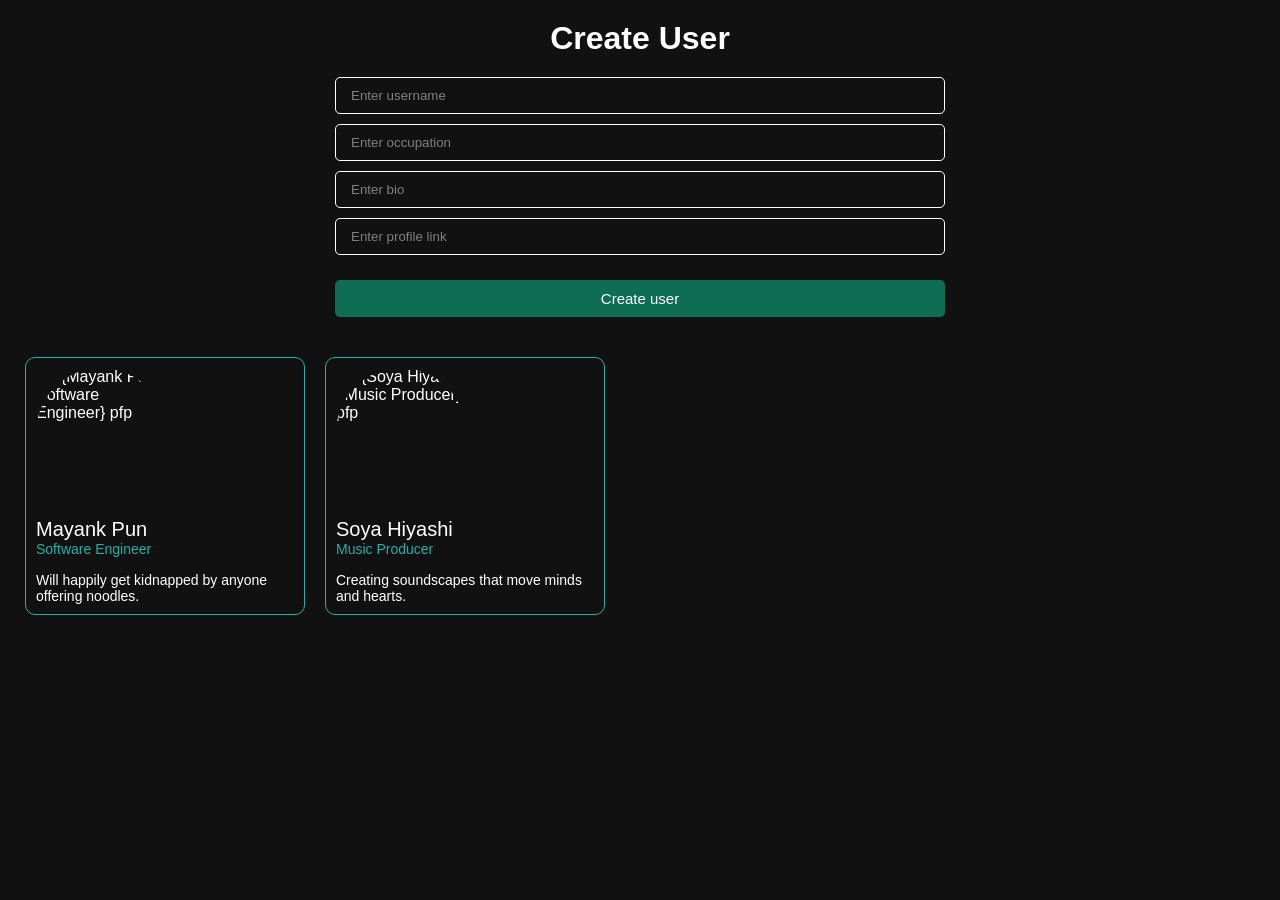
==== Frontend/Assignment 10/index.html @ 9660c827 "feat: add Assignment 10 - Profile Creator and update README" ====
<!DOCTYPE html>
<html lang="en">
  <head>
    <meta charset="UTF-8" />
    <meta name="viewport" content="width=device-width, initial-scale=1.0" />
    <title>Profile Creator</title>
    <link rel="shortcut icon" href="./images/logo.ico" type="image/x-icon" />
    <link rel="stylesheet" href="style.css" />
  </head>
  <body>
    <main>
      <h1>Create User</h1>
      <form>
        <input
          type="text"
          name="username"
          id="username"
          placeholder="Enter username"
        />
        <input
          type="text"
          name="occupation"
          id="occupation"
          placeholder="Enter occupation"
        />
        <input type="text" name="bio" id="bio" placeholder="Enter bio" />
        <input
          type="text"
          name="pfp"
          id="pfp"
          placeholder="Enter profile link"
        />
        <input type="submit" id="btn" value="Create user" />
      </form>
      <div class="container">
        <div class="card">
          <img
            src="https://imgs.search.brave.com/yjP_Vn67TtCCIY7250i45PECJjYh1WYI8zOhj9blGmA/rs:fit:860:0:0:0/g:ce/aHR0cHM6Ly9tZWRp/YTIuZ2lwaHkuY29t/L21lZGlhL3YxLlky/bGtQVGM1TUdJM05q/RXhNV3hvYjJNM1lu/SmtZMng2T1dWNWVt/WnlaVFp0TTJnMk1q/RnBPV2syY0RKaE1q/RnJiMk5pWVNabGNE/MTJNVjluYVdaelgz/TmxZWEpqYUNaamRE/MW4vYkdnc2M1bVdv/cnlmZ0tCeDF1L2dp/cGh5LmdpZg.gif"
            alt="${Mayank Pun| Software Engineer} pfp"
          />
          <div id="card-bottom">
            <p>Mayank Pun</p>
            <p>Software Engineer</p>
            <p>Will happily get kidnapped by anyone offering noodles.</p>
          </div>
        </div>
        <div class="card">
          <img
            src="https://images.unsplash.com/photo-1621619054919-167f2fcf135c?ixlib=rb-4.1.0&ixid=M3wxMjA3fDB8MHxwaG90by1wYWdlfHx8fGVufDB8fHx8fA%3D%3D&auto=format&fit=crop&q=80&w=866"
            alt="${Soya Hiyashi | Music Producer} pfp"
          />
          <div id="card-bottom">
            <p>Soya Hiyashi</p>
            <p>Music Producer</p>
            <p>Creating soundscapes that move minds and hearts.</p>
          </div>
        </div>
      </div>
    </main>

    <script type="module" src="script.js"></script>
  </body>
</html>
---- Frontend/Assignment 10/style.css ----
* {
  margin: 0;
  padding: 0;
  box-sizing: border-box;
  font-family: helvetica;
}

html,
body {
  height: 100%;
  width: 100%;
}

main {
  height: 100%;
  width: 100%;
  background-color: #111;
  color: white;
  padding: 20px 10px;
}
main h1 {
  text-align: center;
}
main form {
  display: flex;
  flex-direction: column;
  justify-content: center;
  align-items: center;
  padding: 20px;
  gap: 10px;
}
main form input {
  background-color: transparent;
  padding: 10px 15px;
  color: white;
  width: 50%;
  outline: none;
  border-radius: 5px;
  border: 0.1px solid white;
  /* Prevent color flicker when autofill or suggestions appear */
}
main form input::-moz-placeholder {
  color: grey;
}
main form input::placeholder {
  color: grey;
}
main form input:focus {
  border-color: #00b894;
}
main form input:-webkit-autofill,
main form input input:-webkit-autofill:hover, main form input:-webkit-autofill:focus {
  -webkit-box-shadow: 0 0 0 1000px transparent inset !important;
  -webkit-text-fill-color: #fff !important;
  -webkit-transition: background-color 5000s ease-in-out 0s;
  transition: background-color 5000s ease-in-out 0s;
}
main form input[type=submit] {
  margin-top: 15px;
}
main form #btn {
  padding: 10px 22px;
  outline: none;
  border: none;
  border-radius: 5px;
  background-color: rgb(14, 110, 83);
  color: white;
  font-size: 15px;
  cursor: pointer;
  will-change: scale;
  transition: 0.3s ease;
}
main form #btn:hover {
  background-color: rgb(14, 68, 53);
}
main form #btn:active {
  scale: 0.9;
}
main .container {
  height: 50vh;
  display: flex;
  gap: 20px;
  flex-wrap: wrap;
  padding: 20px 15px;
  overflow-y: auto;
}
main .container::-webkit-scrollbar {
  background-color: transparent;
  scrollbar-width: thin;
}
main .container::-webkit-scrollbar-button {
  background-color: red;
  display: none;
}
main .container::-webkit-scrollbar-thumb {
  background-color: gray;
  border-radius: 20px;
}
main .container::-webkit-scrollbar-track {
  background-color: transparent;
}
main .container .card {
  border: 1px solid lightseagreen;
  height: -moz-fit-content;
  height: fit-content;
  max-width: 280px;
  width: 300px;
  border-radius: 10px;
  display: flex;
  gap: 20px;
  padding: 10px;
  flex-direction: column;
}
main .container .card img {
  height: 130px;
  width: 130px;
  -o-object-fit: cover;
     object-fit: cover;
  border-radius: 50%;
}
main .container .card #card-bottom p:nth-child(1) {
  font-size: 20px;
}
main .container .card #card-bottom p:nth-child(2) {
  color: lightseagreen;
  font-size: 14px;
}
main .container .card #card-bottom p:nth-child(3) {
  font-size: 14px;
  margin-top: 15px;
}/*# sourceMappingURL=style.css.map */
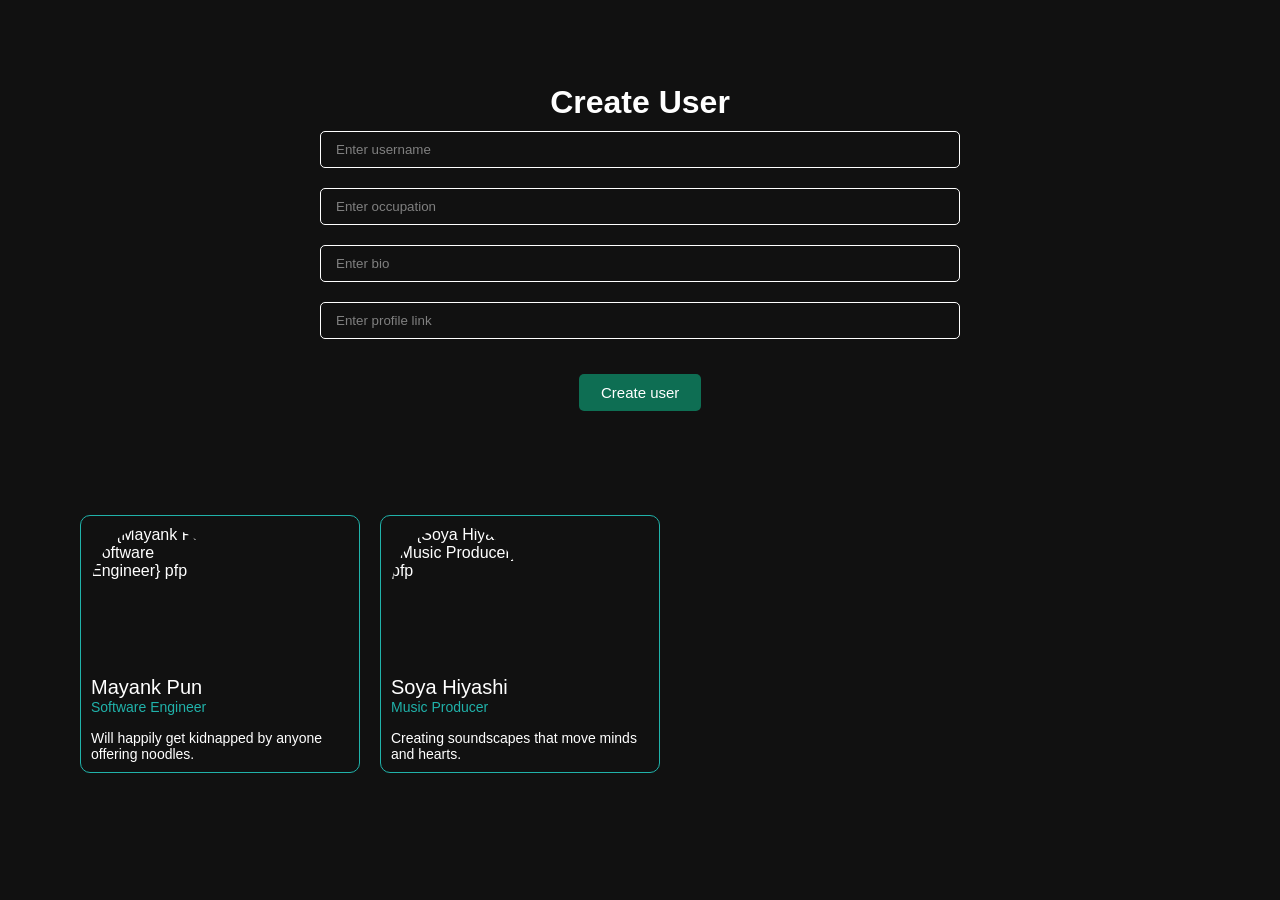
==== commit 7d73810f: "refactor: add validation logic and update README" ====
--- a/Frontend/Assignment 10/index.html
+++ b/Frontend/Assignment 10/index.html
@@ -9,29 +9,43 @@
   </head>
   <body>
     <main>
-      <h1>Create User</h1>
       <form>
-        <input
-          type="text"
-          name="username"
-          id="username"
-          placeholder="Enter username"
-        />
-        <input
-          type="text"
-          name="occupation"
-          id="occupation"
-          placeholder="Enter occupation"
-        />
-        <input type="text" name="bio" id="bio" placeholder="Enter bio" />
-        <input
-          type="text"
-          name="pfp"
-          id="pfp"
-          placeholder="Enter profile link"
-        />
+        <h1>Create User</h1>
+        
+        <div>
+          <input
+            type="text"
+            name="username"
+            id="username"
+            placeholder="Enter username"
+          />
+          <small id="usernameError"></small>
+        </div>
+        <div>
+          <input
+            type="text"
+            name="occupation"
+            id="occupation"
+            placeholder="Enter occupation"
+          />
+          <small id="occupationError"></small>
+        </div>
+        <div>
+          <input type="text" name="bio" id="bio" placeholder="Enter bio" />
+          <small id="bioError"></small>
+        </div>
+        <div>
+          <input
+            type="text"
+            name="pfp"
+            id="pfp"
+            placeholder="Enter profile link"
+          />
+          <small id="pfpError"></small>
+        </div>
         <input type="submit" id="btn" value="Create user" />
       </form>
+
       <div class="container">
         <div class="card">
           <img
@@ -61,3 +75,4 @@
     <script type="module" src="script.js"></script>
   </body>
 </html>
+
--- a/Frontend/Assignment 10/style.css
+++ b/Frontend/Assignment 10/style.css
@@ -16,44 +16,51 @@
   width: 100%;
   background-color: #111;
   color: white;
-  padding: 20px 10px;
 }
 main h1 {
   text-align: center;
 }
 main form {
+  height: 55vh;
   display: flex;
   flex-direction: column;
   justify-content: center;
   align-items: center;
-  padding: 20px;
   gap: 10px;
 }
-main form input {
+main form div {
+  width: 50%;
+}
+main form div input {
   background-color: transparent;
   padding: 10px 15px;
   color: white;
-  width: 50%;
+  width: 100%;
   outline: none;
   border-radius: 5px;
   border: 0.1px solid white;
   /* Prevent color flicker when autofill or suggestions appear */
 }
-main form input::-moz-placeholder {
+main form div input::-moz-placeholder {
   color: grey;
 }
-main form input::placeholder {
+main form div input::placeholder {
   color: grey;
 }
-main form input:focus {
+main form div input:focus {
   border-color: #00b894;
 }
-main form input:-webkit-autofill,
-main form input input:-webkit-autofill:hover, main form input:-webkit-autofill:focus {
+main form div input:-webkit-autofill,
+main form div input input:-webkit-autofill:hover, main form div input:-webkit-autofill:focus {
   -webkit-box-shadow: 0 0 0 1000px transparent inset !important;
   -webkit-text-fill-color: #fff !important;
   -webkit-transition: background-color 5000s ease-in-out 0s;
   transition: background-color 5000s ease-in-out 0s;
+}
+main form div small {
+  display: block;
+  margin-top: 10px;
+  color: rgb(202, 41, 41);
 }
 main form input[type=submit] {
   margin-top: 15px;
@@ -77,11 +84,13 @@
   scale: 0.9;
 }
 main .container {
-  height: 50vh;
+  overflow: hidden;
+  height: 45vh;
   display: flex;
   gap: 20px;
   flex-wrap: wrap;
-  padding: 20px 15px;
+  padding: 20px 30px;
+  padding: 20px 80px;
   overflow-y: auto;
 }
 main .container::-webkit-scrollbar {
